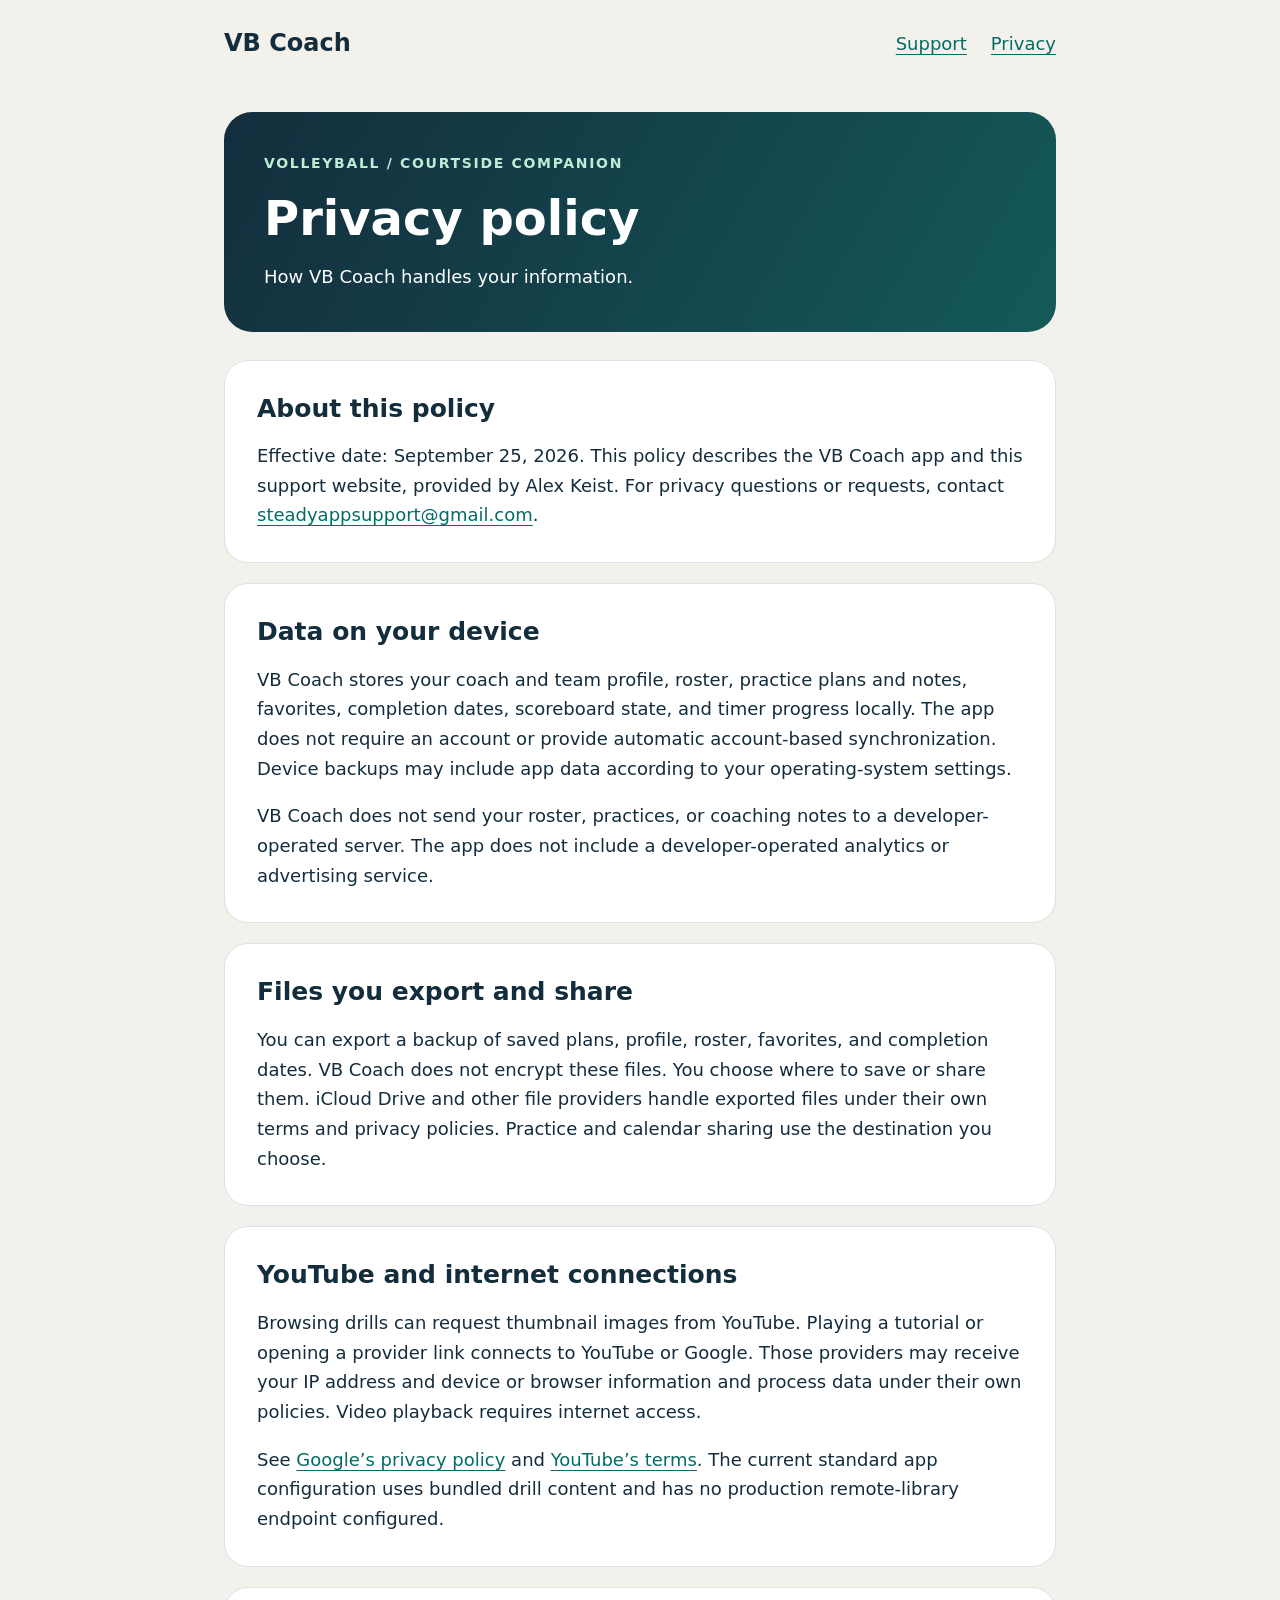
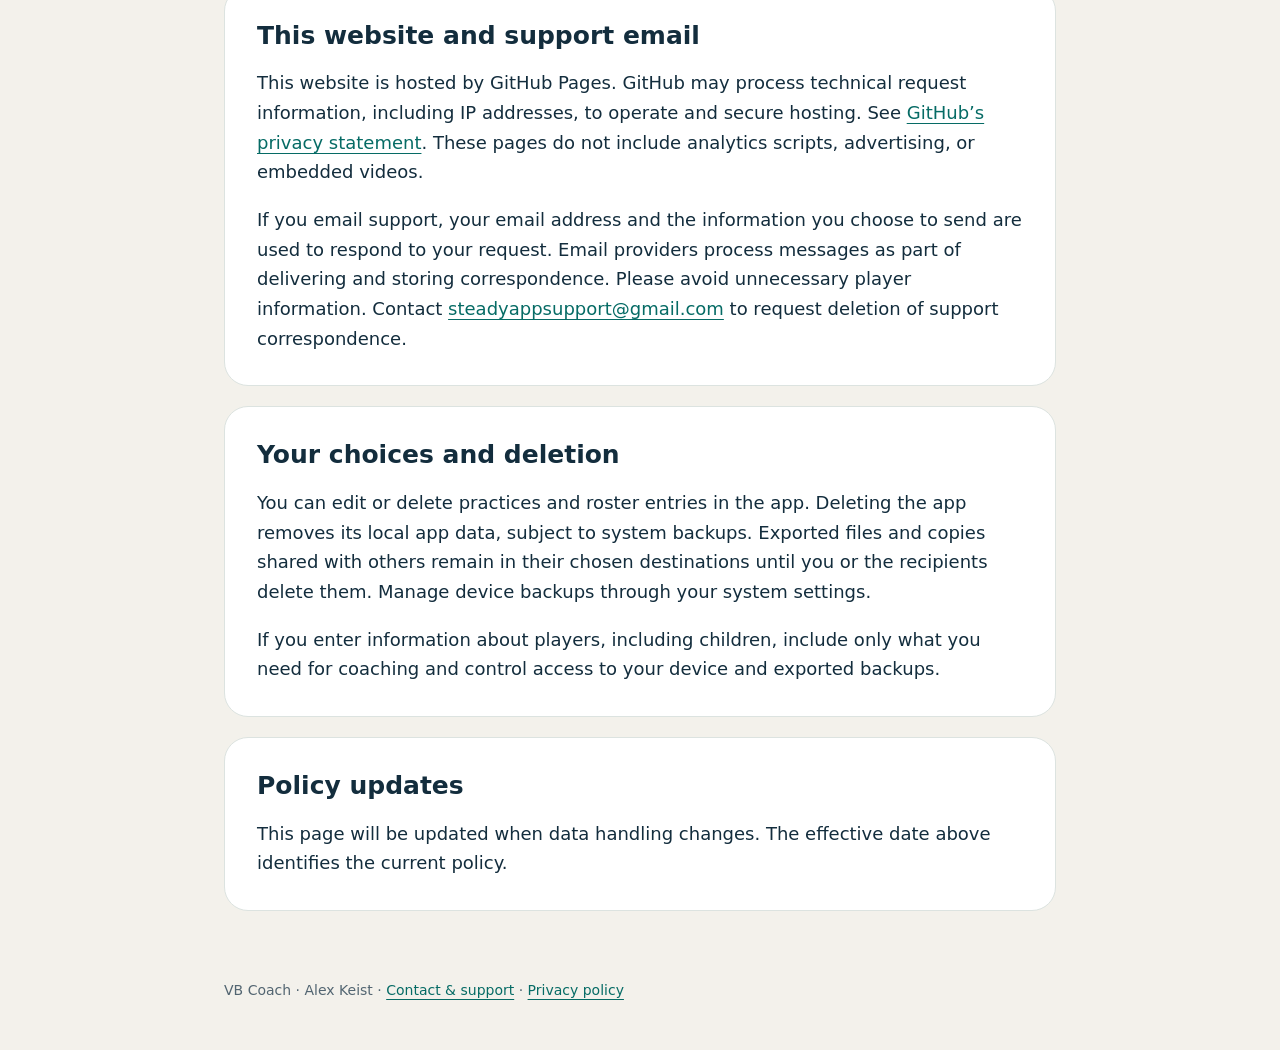
==== privacy.html @ 46f7e194 "Publish VB Coach support and privacy pages" ====
<!doctype html>
<html lang="en"><head><meta charset="utf-8"><meta name="viewport" content="width=device-width,initial-scale=1"><meta name="description" content="How VB Coach handles your information."><title>Privacy policy · VB Coach</title><link rel="stylesheet" href="style.css"></head>
<body><a class="skip" href="#main">Skip to content</a><header><a class="brand" href="index.html">VB Coach</a><nav aria-label="Main"><a href="support.html">Support</a><a href="privacy.html">Privacy</a></nav></header>
<main id="main"><div class="hero"><div class="eyebrow">Volleyball / Courtside companion</div><h1>Privacy policy</h1><p>How VB Coach handles your information.</p></div><section><h2>About this policy</h2><p>Effective date: September 25, 2026. This policy describes the VB Coach app and this support website, provided by Alex Keist. For privacy questions or requests, contact <a href="mailto:steadyappsupport@gmail.com">steadyappsupport@gmail.com</a>.</p></section><section><h2>Data on your device</h2><p>VB Coach stores your coach and team profile, roster, practice plans and notes, favorites, completion dates, scoreboard state, and timer progress locally. The app does not require an account or provide automatic account-based synchronization. Device backups may include app data according to your operating-system settings.</p><p>VB Coach does not send your roster, practices, or coaching notes to a developer-operated server. The app does not include a developer-operated analytics or advertising service.</p></section><section><h2>Files you export and share</h2><p>You can export a backup of saved plans, profile, roster, favorites, and completion dates. VB Coach does not encrypt these files. You choose where to save or share them. iCloud Drive and other file providers handle exported files under their own terms and privacy policies. Practice and calendar sharing use the destination you choose.</p></section><section><h2>YouTube and internet connections</h2><p>Browsing drills can request thumbnail images from YouTube. Playing a tutorial or opening a provider link connects to YouTube or Google. Those providers may receive your IP address and device or browser information and process data under their own policies. Video playback requires internet access.</p><p>See <a href="https://policies.google.com/privacy">Google’s privacy policy</a> and <a href="https://www.youtube.com/t/terms">YouTube’s terms</a>. The current standard app configuration uses bundled drill content and has no production remote-library endpoint configured.</p></section><section><h2>This website and support email</h2><p>This website is hosted by GitHub Pages. GitHub may process technical request information, including IP addresses, to operate and secure hosting. See <a href="https://docs.github.com/en/site-policy/privacy-policies/github-general-privacy-statement">GitHub’s privacy statement</a>. These pages do not include analytics scripts, advertising, or embedded videos.</p><p>If you email support, your email address and the information you choose to send are used to respond to your request. Email providers process messages as part of delivering and storing correspondence. Please avoid unnecessary player information. Contact <a href="mailto:steadyappsupport@gmail.com">steadyappsupport@gmail.com</a> to request deletion of support correspondence.</p></section><section><h2>Your choices and deletion</h2><p>You can edit or delete practices and roster entries in the app. Deleting the app removes its local app data, subject to system backups. Exported files and copies shared with others remain in their chosen destinations until you or the recipients delete them. Manage device backups through your system settings.</p><p>If you enter information about players, including children, include only what you need for coaching and control access to your device and exported backups.</p></section><section><h2>Policy updates</h2><p>This page will be updated when data handling changes. The effective date above identifies the current policy.</p></section></main><footer>VB Coach · Alex Keist · <a href="support.html">Contact &amp; support</a> · <a href="privacy.html">Privacy policy</a></footer></body></html>
---- style.css ----
:root{color-scheme:light;--navy:#132d3d;--teal:#087f78;--paper:#f3f1eb;--mint:#bfecd5}
*{box-sizing:border-box}body{margin:0;background:var(--paper);color:var(--navy);font:18px/1.65 system-ui,-apple-system,sans-serif}
a{color:#066b65;text-underline-offset:4px;overflow-wrap:anywhere}a:hover{text-decoration-thickness:2px}a:focus-visible{outline:3px solid var(--teal);outline-offset:5px}
header,main,footer{max-width:880px;margin:auto;padding:24px}header{display:flex;align-items:center;justify-content:space-between;gap:20px;flex-wrap:wrap}.brand{font-size:24px;font-weight:800;text-decoration:none;color:var(--navy)}nav{display:flex;gap:24px;flex-wrap:wrap}
.hero{background:linear-gradient(120deg,var(--navy),#145a59);color:white;padding:40px;border-radius:28px;margin-bottom:28px}.eyebrow{color:var(--mint);font-size:14px;letter-spacing:.12em;text-transform:uppercase;font-weight:700}h1{font-size:clamp(32px,6vw,48px);line-height:1.15;margin:16px 0}h2{font-size:25px;line-height:1.3;margin:0 0 16px}p{margin:0 0 18px}p:last-child{margin:0}section{background:white;border-radius:24px;padding:32px;margin:20px 0;border:1px solid #dce3e0}footer{font-size:14px;color:#526571;padding-bottom:48px}.skip{position:absolute;left:-10000px}.skip:focus{left:12px;top:12px;background:white;padding:12px;z-index:1}
@media(max-width:520px){header,main,footer{padding:20px}.hero,section{padding:24px}body{font-size:17px}nav{gap:18px}}
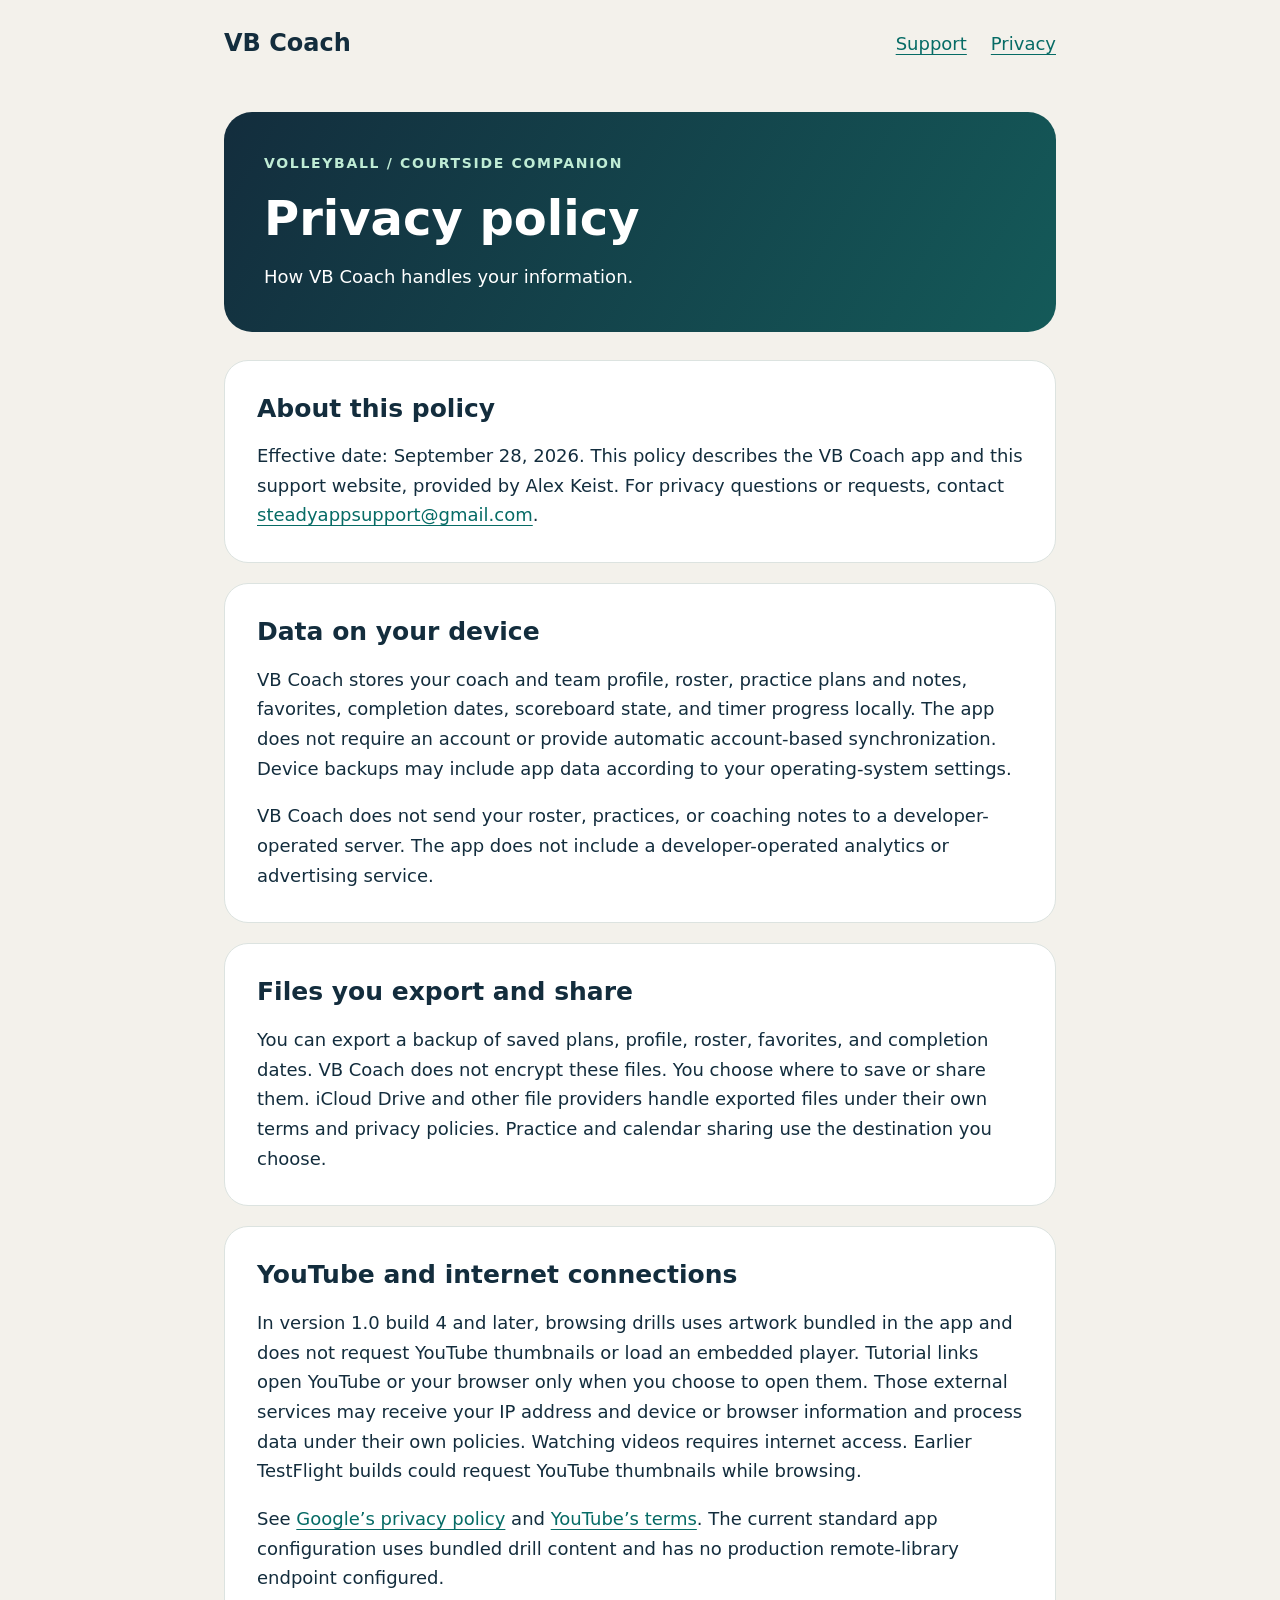
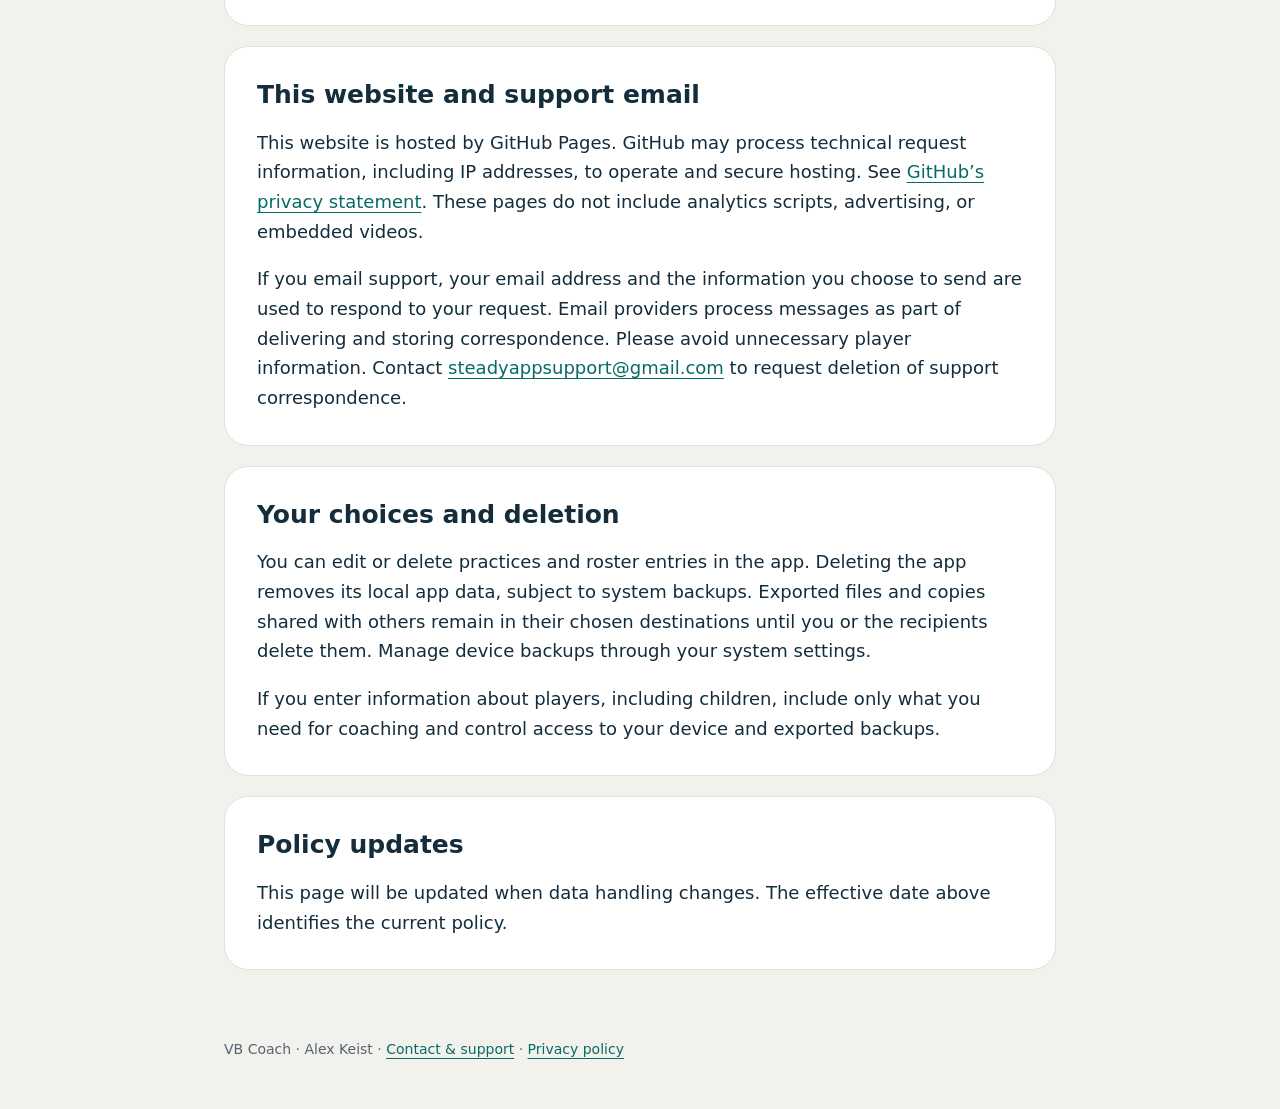
==== commit aad65726: "Document build 4 local artwork and external tutorial privacy" ====
--- a/privacy.html
+++ b/privacy.html
@@ -1,4 +1,4 @@
 <!doctype html>
 <html lang="en"><head><meta charset="utf-8"><meta name="viewport" content="width=device-width,initial-scale=1"><meta name="description" content="How VB Coach handles your information."><title>Privacy policy · VB Coach</title><link rel="stylesheet" href="style.css"></head>
 <body><a class="skip" href="#main">Skip to content</a><header><a class="brand" href="index.html">VB Coach</a><nav aria-label="Main"><a href="support.html">Support</a><a href="privacy.html">Privacy</a></nav></header>
-<main id="main"><div class="hero"><div class="eyebrow">Volleyball / Courtside companion</div><h1>Privacy policy</h1><p>How VB Coach handles your information.</p></div><section><h2>About this policy</h2><p>Effective date: September 25, 2026. This policy describes the VB Coach app and this support website, provided by Alex Keist. For privacy questions or requests, contact <a href="mailto:steadyappsupport@gmail.com">steadyappsupport@gmail.com</a>.</p></section><section><h2>Data on your device</h2><p>VB Coach stores your coach and team profile, roster, practice plans and notes, favorites, completion dates, scoreboard state, and timer progress locally. The app does not require an account or provide automatic account-based synchronization. Device backups may include app data according to your operating-system settings.</p><p>VB Coach does not send your roster, practices, or coaching notes to a developer-operated server. The app does not include a developer-operated analytics or advertising service.</p></section><section><h2>Files you export and share</h2><p>You can export a backup of saved plans, profile, roster, favorites, and completion dates. VB Coach does not encrypt these files. You choose where to save or share them. iCloud Drive and other file providers handle exported files under their own terms and privacy policies. Practice and calendar sharing use the destination you choose.</p></section><section><h2>YouTube and internet connections</h2><p>Browsing drills can request thumbnail images from YouTube. Playing a tutorial or opening a provider link connects to YouTube or Google. Those providers may receive your IP address and device or browser information and process data under their own policies. Video playback requires internet access.</p><p>See <a href="https://policies.google.com/privacy">Google’s privacy policy</a> and <a href="https://www.youtube.com/t/terms">YouTube’s terms</a>. The current standard app configuration uses bundled drill content and has no production remote-library endpoint configured.</p></section><section><h2>This website and support email</h2><p>This website is hosted by GitHub Pages. GitHub may process technical request information, including IP addresses, to operate and secure hosting. See <a href="https://docs.github.com/en/site-policy/privacy-policies/github-general-privacy-statement">GitHub’s privacy statement</a>. These pages do not include analytics scripts, advertising, or embedded videos.</p><p>If you email support, your email address and the information you choose to send are used to respond to your request. Email providers process messages as part of delivering and storing correspondence. Please avoid unnecessary player information. Contact <a href="mailto:steadyappsupport@gmail.com">steadyappsupport@gmail.com</a> to request deletion of support correspondence.</p></section><section><h2>Your choices and deletion</h2><p>You can edit or delete practices and roster entries in the app. Deleting the app removes its local app data, subject to system backups. Exported files and copies shared with others remain in their chosen destinations until you or the recipients delete them. Manage device backups through your system settings.</p><p>If you enter information about players, including children, include only what you need for coaching and control access to your device and exported backups.</p></section><section><h2>Policy updates</h2><p>This page will be updated when data handling changes. The effective date above identifies the current policy.</p></section></main><footer>VB Coach · Alex Keist · <a href="support.html">Contact &amp; support</a> · <a href="privacy.html">Privacy policy</a></footer></body></html>+<main id="main"><div class="hero"><div class="eyebrow">Volleyball / Courtside companion</div><h1>Privacy policy</h1><p>How VB Coach handles your information.</p></div><section><h2>About this policy</h2><p>Effective date: September 28, 2026. This policy describes the VB Coach app and this support website, provided by Alex Keist. For privacy questions or requests, contact <a href="mailto:steadyappsupport@gmail.com">steadyappsupport@gmail.com</a>.</p></section><section><h2>Data on your device</h2><p>VB Coach stores your coach and team profile, roster, practice plans and notes, favorites, completion dates, scoreboard state, and timer progress locally. The app does not require an account or provide automatic account-based synchronization. Device backups may include app data according to your operating-system settings.</p><p>VB Coach does not send your roster, practices, or coaching notes to a developer-operated server. The app does not include a developer-operated analytics or advertising service.</p></section><section><h2>Files you export and share</h2><p>You can export a backup of saved plans, profile, roster, favorites, and completion dates. VB Coach does not encrypt these files. You choose where to save or share them. iCloud Drive and other file providers handle exported files under their own terms and privacy policies. Practice and calendar sharing use the destination you choose.</p></section><section><h2>YouTube and internet connections</h2><p>In version 1.0 build 4 and later, browsing drills uses artwork bundled in the app and does not request YouTube thumbnails or load an embedded player. Tutorial links open YouTube or your browser only when you choose to open them. Those external services may receive your IP address and device or browser information and process data under their own policies. Watching videos requires internet access. Earlier TestFlight builds could request YouTube thumbnails while browsing.</p><p>See <a href="https://policies.google.com/privacy">Google’s privacy policy</a> and <a href="https://www.youtube.com/t/terms">YouTube’s terms</a>. The current standard app configuration uses bundled drill content and has no production remote-library endpoint configured.</p></section><section><h2>This website and support email</h2><p>This website is hosted by GitHub Pages. GitHub may process technical request information, including IP addresses, to operate and secure hosting. See <a href="https://docs.github.com/en/site-policy/privacy-policies/github-general-privacy-statement">GitHub’s privacy statement</a>. These pages do not include analytics scripts, advertising, or embedded videos.</p><p>If you email support, your email address and the information you choose to send are used to respond to your request. Email providers process messages as part of delivering and storing correspondence. Please avoid unnecessary player information. Contact <a href="mailto:steadyappsupport@gmail.com">steadyappsupport@gmail.com</a> to request deletion of support correspondence.</p></section><section><h2>Your choices and deletion</h2><p>You can edit or delete practices and roster entries in the app. Deleting the app removes its local app data, subject to system backups. Exported files and copies shared with others remain in their chosen destinations until you or the recipients delete them. Manage device backups through your system settings.</p><p>If you enter information about players, including children, include only what you need for coaching and control access to your device and exported backups.</p></section><section><h2>Policy updates</h2><p>This page will be updated when data handling changes. The effective date above identifies the current policy.</p></section></main><footer>VB Coach · Alex Keist · <a href="support.html">Contact &amp; support</a> · <a href="privacy.html">Privacy policy</a></footer></body></html>
